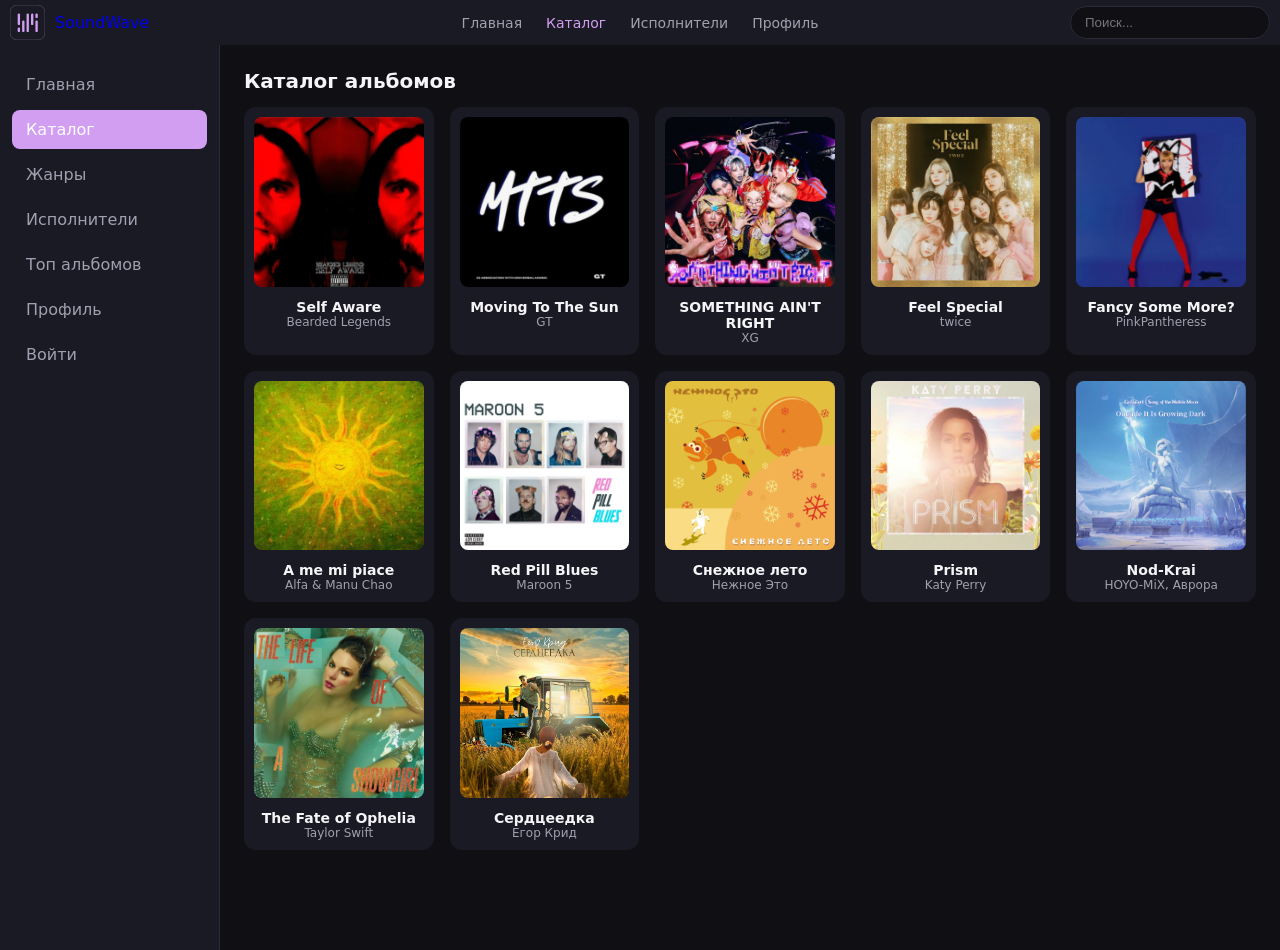
==== pages/catalog.html @ e05517a0 "Add files via upload" ====
<!DOCTYPE html>
<html lang="ru">

<head>
    <meta charset="UTF-8">
    <meta name="viewport" content="width=device-width, initial-scale=1.0">
    <!-- <link rel="stylesheet" href="../style.css"> -->
    <link rel="stylesheet" href="../styles/index.css">
    <link rel="icon" href="../assets/images/logoBL.svg" type="image/x-icon">
    <title>SoundWave — Каталог</title>
</head>

<body>
    <header class="header">
        <a href="../index.html" class="logo">
            <img src="../assets/images/logoBL.svg" alt="logo SoundWave">
            SoundWave
        </a>
        <nav class="header-nav">
            <a href="../index.html">Главная</a>
            <a href="../pages/catalog.html" class="active">Каталог</a>
            <a href="#">Исполнители</a>
            <a href="#">Профиль</a>
        </nav>
        <div class="search-box">
            <input type="search" id="searchInput" placeholder="Поиск...">
        </div>
        <button class="burger" id="burgerBtn" aria-label="Меню">☰</button>
    </header>

    <div class="layout">
        <!-- боковая навигация -->
        <aside class="sidebar" id="sidebar">
            <nav class="side-nav">
                <a href="../index.html">Главная</a>
                <a href="catalog.html" class="active">Каталог</a>
                <a href="#">Жанры</a>
                <a href="#">Исполнители</a>
                <a href="#">Топ альбомов</a>
                <a href="#">Профиль</a>
                <a href="../pages/login.html">Войти</a>
            </nav>
        </aside>

        <main class="main-content">
            <!-- каталог -->
            <h1>Каталог альбомов</h1>
            <div class="catalog-grid" id="catalogGrid">
                <article class="album-card" data-title="Self Aware">
                    <img src="../assets/images/Self Aware.svg" alt="Self Aware">
                    <h3>Self Aware</h3>
                    <p>Bearded Legends</p>
                </article>
                <article class="album-card" data-title="Moving To The Sun">
                    <img src="../assets/images/Moving To The Sun.svg" alt="SMoving To The Sun">
                    <h3>Moving To The Sun</h3>
                    <p>GT</p>
                </article>
                <article class="album-card" data-title="SOMETHING AIN'T RIGHT">
                    <img src="../assets/images/SOMETHING AIN'T RIGHT.svg" alt="SOMETHING AIN'T RIGHT">
                    <h3>SOMETHING AIN'T RIGHT</h3>
                    <p>XG</p>
                </article>
                <article class="album-card" data-title="Feel Special">
                    <img src="../assets/images/Feel Special.svg" alt="Feel Special">
                    <h3>Feel Special</h3>
                    <p>twice</p>
                </article>
                <article class="album-card" data-title="Fancy Some More?">
                    <img src="../assets/images/Fancy Some More.svg" alt="Fancy Some More?">
                    <h3>Fancy Some More?</h3>
                    <p> PinkPantheress</p>
                </article>
                <article class="album-card" data-title="A me mi piace">
                    <img src="../assets/images/A me mi piace.svg" alt="A me mi piace">
                    <h3>A me mi piace</h3>
                    <p>Alfa & Manu Chao</p>
                </article>
                <article class="album-card" data-title="Red Pill Blues">
                    <img src="../assets/images/Red Pill Blues.svg" alt="Red Pill Blues">
                    <h3>Red Pill Blues</h3>
                    <p>Maroon 5</p>
                </article>
                <article class="album-card" data-title="Снежное лето">
                    <img src="../assets/images/Снежное лето.svg" alt="Снежное лето">
                    <h3>Снежное лето</h3>
                    <p>Нежное Это</p>
                </article>
                <article class="album-card" data-title="Prism">
                    <img src="../assets/images/Prism.svg" alt="Prism">
                    <h3>Prism</h3>
                    <p>Katy Perry</p>
                </article>
                <article class="album-card" data-title="Nod-Krai">
                    <img src="../assets/images/Nod-Krai.svg" alt="Nod-Krai">
                    <h3>Nod-Krai</h3>
                    <p>HOYO-MiX, Аврора</p>
                </article>
                <article class="album-card" data-title="The Fate of Ophelia">
                    <img src="../assets/images/The Fate of Ophelia.svg" alt="The Fate of Ophelia">
                    <h3>The Fate of Ophelia</h3>
                    <p>Taylor Swift</p>
                </article>
                <article class="album-card" data-title="Сердцеедка">
                    <img src="../assets/images/Сердцеедка.svg" alt="Сердцеедка">
                    <h3>Сердцеедка</h3>
                    <p>Егор Крид</p>
                </article>
            </div>
        </main>
    </div>

    <script src="../scripts/main.js"></script>
</body>

</html>
---- styles/index.css ----
:root {
    --bg: #0f0f14;
    --bg-elev: #1a1a24;
    --text: #f5f5f7;
    --muted: #a0a0b0;
    --accent: #D29EF1;
    --accent-hover: #E5B8FF;
    --danger: #ff4d6d;
    --border: #2a2a38;
    --radius: 12px;
}

* {
    box-sizing: border-box;
    margin: 0;
    padding: 0;
    text-decoration: none;
    width: 100%;
}

body {
    font-family: 'Segoe UI', system-ui, sans-serif;
    background: var(--bg);
    color: var(--text);
    min-height: 100vh;
    display: flex;
    flex-direction: column;
}

/* header */
.header {
    display: flex;
    align-items: center;
    justify-content: space-between;
    width: 100%;
    padding: 5px 10px;
    background: var(--bg-elev);
    position: relative;
    z-index: 300;
}

.logo {
    display: flex;
    align-items: center;
    flex-shrink: 0;
    width: auto;
}

.logo img {
    margin-right: 10px;
    width: 35px;
}

/* центральная навигация — только на десктопе */
.header-nav {
    display: none;
    gap: 24px;
    justify-content: center;
    align-items: center;
    position: absolute;
    left: 50%;
    transform: translateX(-50%);
    width: auto;
}

.header-nav a {
    color: var(--muted);
    text-decoration: none;
    font-size: 14px;
    transition: color .2s;
    width: auto;
}

.header-nav a:hover {
    color: var(--text);
}

.header-nav a.active {
    color: var(--accent);
}

.search-box {
    margin-left: auto;
    width: auto;
}

.search-box input {
    padding: 8px 14px;
    border-radius: 20px;
    border: 1px solid var(--border);
    background: var(--bg);
    color: var(--text);
    width: 120px;
    outline: none;
}

.search-box input:focus {
    border-color: var(--accent);
}

.burger {
    background: none;
    border: none;
    color: var(--text);
    margin-left: 10px;
    font-size: 22px;
    width: 30px;
    cursor: pointer;
    display: block;
    flex-shrink: 0;
}

/* боковая навигация */
.layout {
    display: flex;
    flex: 1;
    position: relative;
}

.sidebar {
    position: fixed;
    top: 0;
    left: -260px;
    width: 240px;
    height: 100vh;
    background: var(--bg-elev);
    border-right: 1px solid var(--border);
    padding: 70px 12px 20px;
    z-index: 250;
    transition: left .3s ease;
    overflow-y: auto;
}

.sidebar.open {
    left: 0;
}

.side-nav {
    display: flex;
    flex-direction: column;
    gap: 6px;
}

.side-nav a {
    padding: 10px 14px;
    border-radius: 8px;
    color: var(--muted);
    text-decoration: none;
    transition: background .2s, color .2s;
}

.side-nav a:hover {
    background: var(--bg);
    color: var(--text);
}

.side-nav a.active {
    background: var(--accent);
    color: #fff;
}

/* рекомендаций */
main {
    max-width: 1200px;
    margin: 0 auto;
    padding: 0 20px;
}

.main-content {
    flex: 1;
    padding: 24px;
    display: flex;
    flex-direction: column;
    padding-bottom: 100px;
}

.main-content h1 {
    margin-bottom: 14px;
    font-size: 20px;
}

.catalog-grid {
    display: grid;
    grid-template-columns: repeat(auto-fill, minmax(125px, 1fr));
    gap: 16px;
}

.catalog-grid .album-card {
    width: 100%;
}

.main-content h2 {
    margin-bottom: 14px;
    font-size: 20px;
}

.section {
    padding-top: 10px;
}

.carousel {
    display: flex;
    overflow-x: auto;
    scroll-behavior: smooth;
    padding-bottom: 8px;
}

.carousel::-webkit-scrollbar {
    height: 6px;
}

.carousel::-webkit-scrollbar-thumb {
    background: var(--border);
    border-radius: 3px;
}

.album-card {
    background: var(--bg-elev);
    border-radius: var(--radius);
    padding: 10px;
    margin-right: 10px;
    width: 110px;
    flex-shrink: 0;
    text-align: center;
    transition: transform .2s;
    cursor: pointer;
}

.album-card:hover {
    transform: translateY(-4px);
}

.album-card img {
    width: 100%;
    aspect-ratio: 1;
    object-fit: cover;
    border-radius: 8px;
    background: var(--border);
}

.album-card h3 {
    font-size: 14px;
    margin-top: 8px;
}

.album-card p {
    font-size: 12px;
    color: var(--muted);
}

/* плейлист */
.track-list {
    display: flex;
    gap: 16px;
    overflow-x: auto;
    scroll-behavior: smooth;
    padding-bottom: 8px;
    flex-direction: column;
}

.track {
    display: flex;
    align-items: center;
    gap: 12px;
    background: var(--bg-elev);
    padding: 10px;
    border-radius: 10px;
}

.track img {
    width: 44px;
    height: 44px;
    object-fit: cover;
    border-radius: 6px;
    background: var(--border);
}

.play-btn {
    width: 30px;
    height: 30px;
    border-radius: 50%;
    border: none;
    background: var(--accent);
    color: #fff;
    cursor: pointer;
    font-size: 12px;
}

.track-info {
    flex: 1;
    display: flex;
    flex-direction: column;
}

.track-title {
    font-size: 14px;
}

.track-artist {
    font-size: 12px;
    color: var(--muted);
}

.like-btn,
.remove-btn {
    background: none;
    border: none;
    width: 20px;
    font-size: 17px;
    cursor: pointer;
    color: var(--muted);
    transition: color .2s, transform .2s;
}

.like-btn:hover,
.like-btn.active {
    color: var(--danger);
    transform: scale(1.2);
}

.remove-btn:hover {
    color: var(--danger);
}

.section-top10 {
    display: none;
}

/* плеер */
.player-track,
.player-track>div,
.player-title,
.player-artist,
.player-controls,
.player-controls button,
.player-progress,
.player-progress span,
.player-progress input {
    width: auto;
}

.player {
    position: fixed;
    bottom: 0;
    left: 0;
    right: 0;
    display: flex;
    align-items: center;
    gap: 20px;
    padding: 12px;
    background: var(--bg-elev);
    border-top: 1px solid var(--border);
    z-index: 200;
}

.player-track {
    display: flex;
    align-items: center;
    gap: 12px;
    min-width: 180px;
}

.player-track img {
    width: 35px;
    height: 35px;
    border-radius: 6px;
    background: var(--border);
}

.player-title {
    display: block;
    font-size: 14px;
}

.player-artist {
    font-size: 12px;
    color: var(--muted);
}

.player-progress {
    flex: 1;
    display: flex;
    align-items: center;
    gap: 12px;
}

.player-progress input[type="range"] {
    flex: 1;
    accent-color: var(--accent);
    height: 4px;
}

.player-progress span {
    font-size: 12px;
    color: var(--muted);
    white-space: nowrap;
}

.player-controls {
    display: flex;
    gap: 8px;
    width: 120px;
    justify-content: flex-end;
}

.player-controls button {
    width: 25px;
    height: 25px;
    border-radius: 50%;
    border: none;
    background: var(--bg);
    color: var(--text);
    font-size: 16px;
    cursor: pointer;
    transition: background .2s;
}

.player-controls button:hover {
    background: var(--accent);
    color: #fff;
}

.catalog-grid {
    display: grid;
    grid-template-columns: repeat(auto-fill, minmax(160px, 1fr));
    gap: 16px;
}

.catalog-grid .album-card {
    width: 100%;
}

.prevBtn,
.playPauseBtn,
.nextBtn {
    display: flex;
    justify-content: center;
    align-items: center;
    width: 20px;
    height: 20px;
}

/* регистрация и вход */
.form-page {
    flex: 1;
    display: flex;
    justify-content: center;
    align-items: center;
    padding: 40px 20px;
}

.auth-form {
    background: var(--bg-elev);
    padding: 32px;
    border-radius: var(--radius);
    width: 100%;
    max-width: 420px;
    display: flex;
    flex-direction: column;
    gap: 16px;
}

.auth-form h1 {
    font-size: 24px;
    text-align: center;
}

.form-group {
    display: flex;
    flex-direction: column;
    gap: 6px;
}

.form-group label {
    font-size: 13px;
    color: var(--muted);
}

.form-group input {
    padding: 10px 14px;
    border-radius: 8px;
    border: 1px solid var(--border);
    background: var(--bg);
    color: var(--text);
    outline: none;
    transition: border-color .2s;
}

.form-group input:focus {
    border-color: var(--accent);
}

.form-group input.invalid {
    border-color: var(--danger);
}

.password-wrap {
    position: relative;
}

.password-wrap input {
    width: 100%;
    padding-right: 40px;
}

.toggle-pass {
    position: absolute;
    right: 8px;
    top: 50%;
    transform: translateY(-50%);
    background: none;
    border: none;
    cursor: pointer;
    font-size: 16px;
    color: var(--muted);
    width: 30px;
}

.error {
    font-size: 12px;
    color: var(--danger);
    min-height: 14px;
}

.btn-primary {
    padding: 12px;
    border-radius: 8px;
    border: none;
    background: var(--accent);
    color: #fff;
    font-size: 16px;
    font-weight: 600;
    cursor: pointer;
    transition: background .2s;
}

.btn-primary:hover {
    background: var(--accent-hover);
}

.form-footer {
    text-align: center;
    font-size: 13px;
    color: var(--muted);
}

.form-footer a {
    color: var(--accent);
    text-decoration: none;
}


@media (min-width: 320px) and (max-width: 425px) {
    .main-content {
        padding: 5px 12px;
    }

    .section-top10 {
        display: none;
    }

    .header-nav {
        display: none;
    }

    .burger {
        display: block;
    }
}

@media (min-width: 426px) and (max-width: 768px) {
    .main-content {
        padding: 5px 12px;
    }

    .header-nav {
        display: block;
    }

    .header-nav a {
        margin: 0 5px;
    }

    .burger {
        display: block;
    }
}

@media (max-width: 768px) {
    .player {
        flex-wrap: wrap;
        gap: 10px;
        padding: 10px 14px;
    }

    .player-title {
        font-size: 13px;
    }

    .player-artist {
        font-size: 11px;
    }

    .player-track {
        min-width: 0;
        flex: 1;
    }

    .player-track img {
        width: 40px;
        height: 40px;
    }

    .player-progress {
        order: 3;
        flex-basis: 100%;
    }

    .player-controls {
        gap: 6px;
    }

    .player-controls button {
        width: 30px;
        height: 30px;
    }

    .player-progress span {
        font-size: 10px;
    }
}

@media (min-width: 769px) and (max-width: 1023px) {
    .section-top10 {
        display: block;
        padding-top: 10px;
    }

    .header-nav {
        display: none;
    }

    .burger {
        display: block;
    }
}

@media (min-width: 1024px) {
    .header-nav {
        display: flex;
    }

    .header-nav a {
        color: var(--muted);
        text-decoration: none;
        font-size: 14px;
        transition: color .2s;
        display: block;
    }

    .burger {
        display: none;
    }

    .search-box {
        width: 200px;
    }

    .search-box input {
        width: 100%;
    }

    .sidebar {
        width: 220px;
        background: var(--bg-elev);
        border-right: 1px solid var(--border);
        padding: 20px 12px;
        flex-shrink: 0;
        position: static;
        height: auto;
        transition: none;
    }

    .sidebar.open::before {
        display: none;
    }

    .columns {
        display: grid;
        grid-template-columns: 1fr 1fr;
        gap: 24px;
    }

    .side-nav {
        display: flex;
        flex-direction: column;
        gap: 6px;
    }

    .side-nav a {
        padding: 10px 14px;
        border-radius: 8px;
        color: var(--muted);
        text-decoration: none;
        transition: background .2s, color .2s;
    }

    .side-nav a:hover {
        background: var(--bg);
        color: var(--text);
    }

    .side-nav a.active {
        background: var(--accent);
        color: #fff;

    }

    .section-top10 {
        display: block;
        padding-top: 10px;
    }

    .top-albums {
        display: flex;
        overflow-x: auto;
        scroll-behavior: smooth;
        padding-bottom: 8px;
        gap: 5px;
    }

    .player {
        left: 220px;
        width: auto;
    }
}
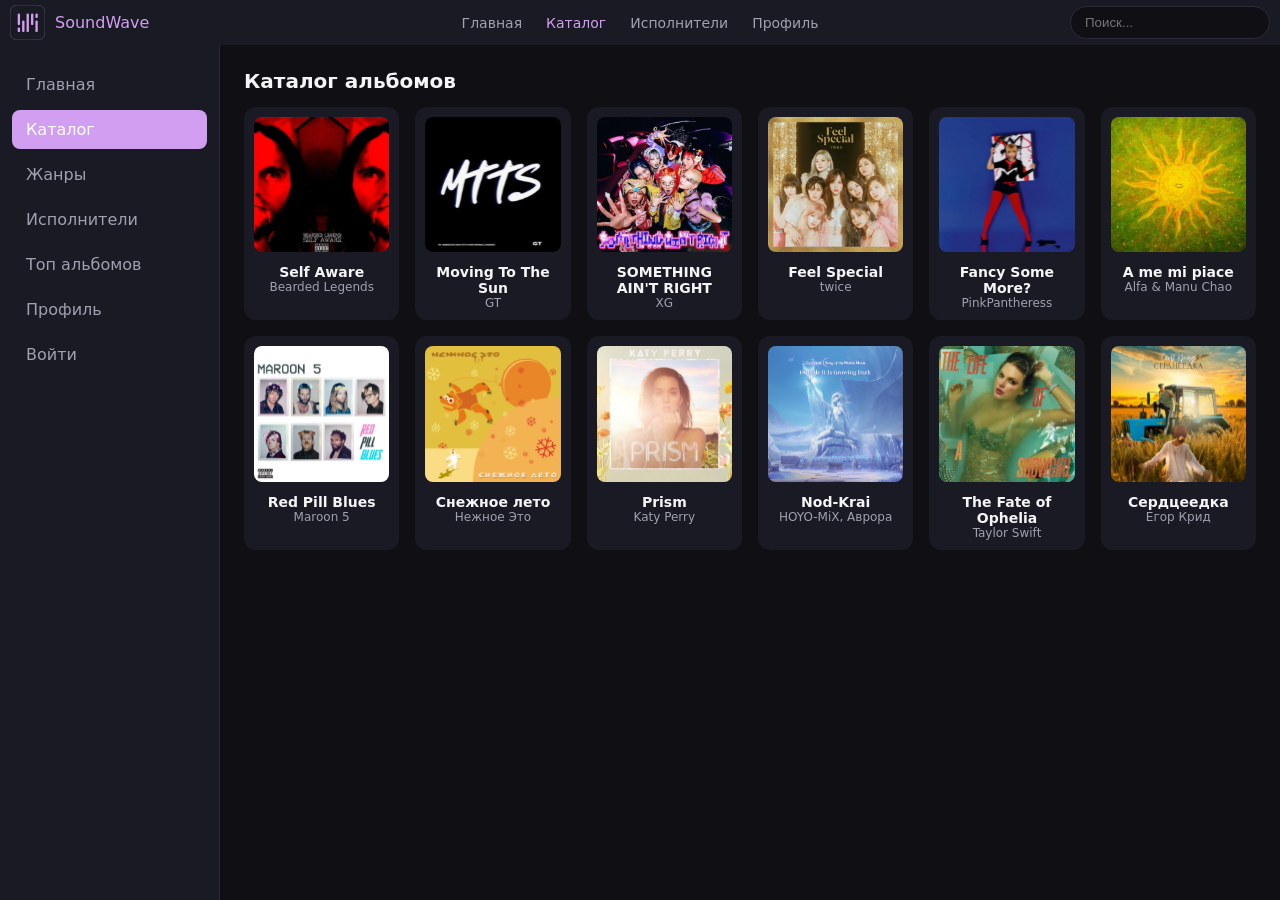
==== commit 86971ba1: "Add files via upload" ====
--- a/pages/catalog.html
+++ b/pages/catalog.html
@@ -25,7 +25,9 @@
         <div class="search-box">
             <input type="search" id="searchInput" placeholder="Поиск...">
         </div>
-        <button class="burger" id="burgerBtn" aria-label="Меню">☰</button>
+        <button class="burger" id="burgerBtn" aria-label="Меню">
+            <img src="../assets/images/hamburger.svg" alt="">
+        </button>
     </header>
 
     <div class="layout">
--- a/styles/index.css
+++ b/styles/index.css
@@ -40,6 +40,7 @@
 }
 
 .logo {
+    color: var(--accent);
     display: flex;
     align-items: center;
     flex-shrink: 0;
@@ -51,7 +52,6 @@
     width: 35px;
 }
 
-/* центральная навигация — только на десктопе */
 .header-nav {
     display: none;
     gap: 24px;
@@ -101,13 +101,21 @@
 .burger {
     background: none;
     border: none;
-    color: var(--text);
     margin-left: 10px;
-    font-size: 22px;
-    width: 30px;
+    width: 32px;
+    height: 32px;
+    padding: 0;
     cursor: pointer;
+    display: flex;
+    align-items: center;
+    justify-content: center;
+    flex-shrink: 0;
+}
+
+.burger img {
+    width: 32px;
+    height: 32px;
     display: block;
-    flex-shrink: 0;
 }
 
 /* боковая навигация */
@@ -281,9 +289,20 @@
     border-radius: 50%;
     border: none;
     background: var(--accent);
-    color: #fff;
     cursor: pointer;
-    font-size: 12px;
+    display: flex;
+    align-items: center;
+    justify-content: center;
+    padding: 0;
+    flex-shrink: 0;
+    transition: background .2s, transform .2s;
+}
+
+.play-btn img {
+    width: 14px;
+    height: 14px;
+    display: block;
+    background: none;
 }
 
 .track-info {
@@ -305,11 +324,23 @@
 .remove-btn {
     background: none;
     border: none;
+    width: 22px;
+    height: 22px;
+    padding: 0;
+    cursor: pointer;
+    display: flex;
+    align-items: center;
+    justify-content: center;
+    flex-shrink: 0;
+    transition: transform .2s;
+}
+
+.like-btn img,
+.remove-btn img {
     width: 20px;
-    font-size: 17px;
-    cursor: pointer;
-    color: var(--muted);
-    transition: color .2s, transform .2s;
+    height: 20px;
+    display: block;
+    background: none;
 }
 
 .like-btn:hover,
@@ -399,30 +430,48 @@
 .player-controls {
     display: flex;
     gap: 8px;
-    width: 120px;
+    align-items: center;
     justify-content: flex-end;
 }
 
 .player-controls button {
-    width: 25px;
-    height: 25px;
+    width: 36px;
+    height: 36px;
     border-radius: 50%;
     border: none;
     background: var(--bg);
-    color: var(--text);
-    font-size: 16px;
     cursor: pointer;
-    transition: background .2s;
+    display: flex;
+    align-items: center;
+    justify-content: center;
+    padding: 0;
+    transition: background .2s, transform .2s;
+}
+
+.player-controls button img {
+    width: 20px;
+    height: 20px;
+    display: block;
 }
 
 .player-controls button:hover {
     background: var(--accent);
-    color: #fff;
+    transform: scale(1.05);
+}
+
+#playPauseBtn {
+    background: var(--accent);
+    width: 35px;
+    height: 35px;
+}
+
+#playPauseBtn:hover {
+    background: var(--accent-hover);
 }
 
 .catalog-grid {
     display: grid;
-    grid-template-columns: repeat(auto-fill, minmax(160px, 1fr));
+    grid-template-columns: repeat(auto-fill, minmax(135px, 1fr));
     gap: 16px;
 }
 
@@ -438,6 +487,10 @@
     align-items: center;
     width: 20px;
     height: 20px;
+}
+
+.playPauseBtn {
+    background-color: var(--accent);
 }
 
 /* регистрация и вход */
@@ -621,8 +674,18 @@
     }
 
     .player-controls button {
-        width: 30px;
-        height: 30px;
+        width: 32px;
+        height: 32px;
+    }
+
+    #playPauseBtn {
+        width: 38px;
+        height: 38px;
+    }
+
+    .player-controls button img {
+        width: 14px;
+        height: 14px;
     }
 
     .player-progress span {
